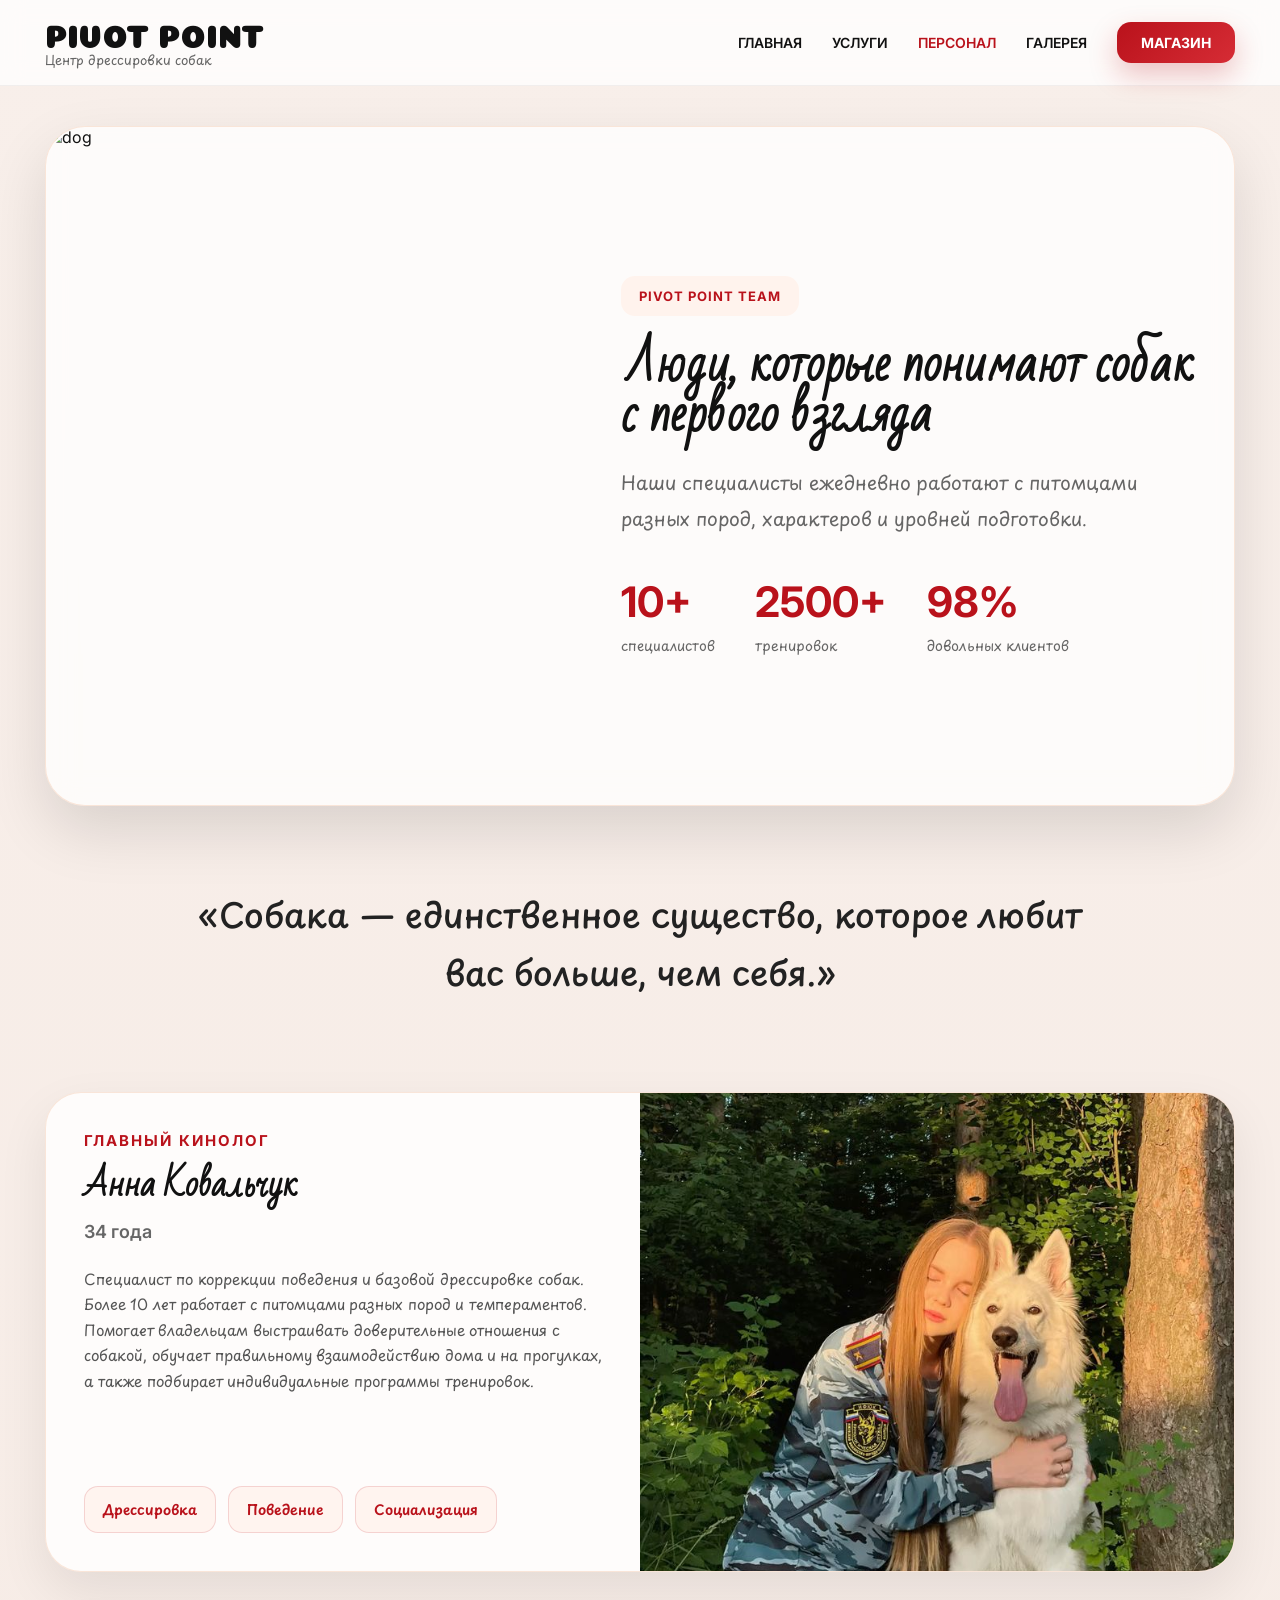
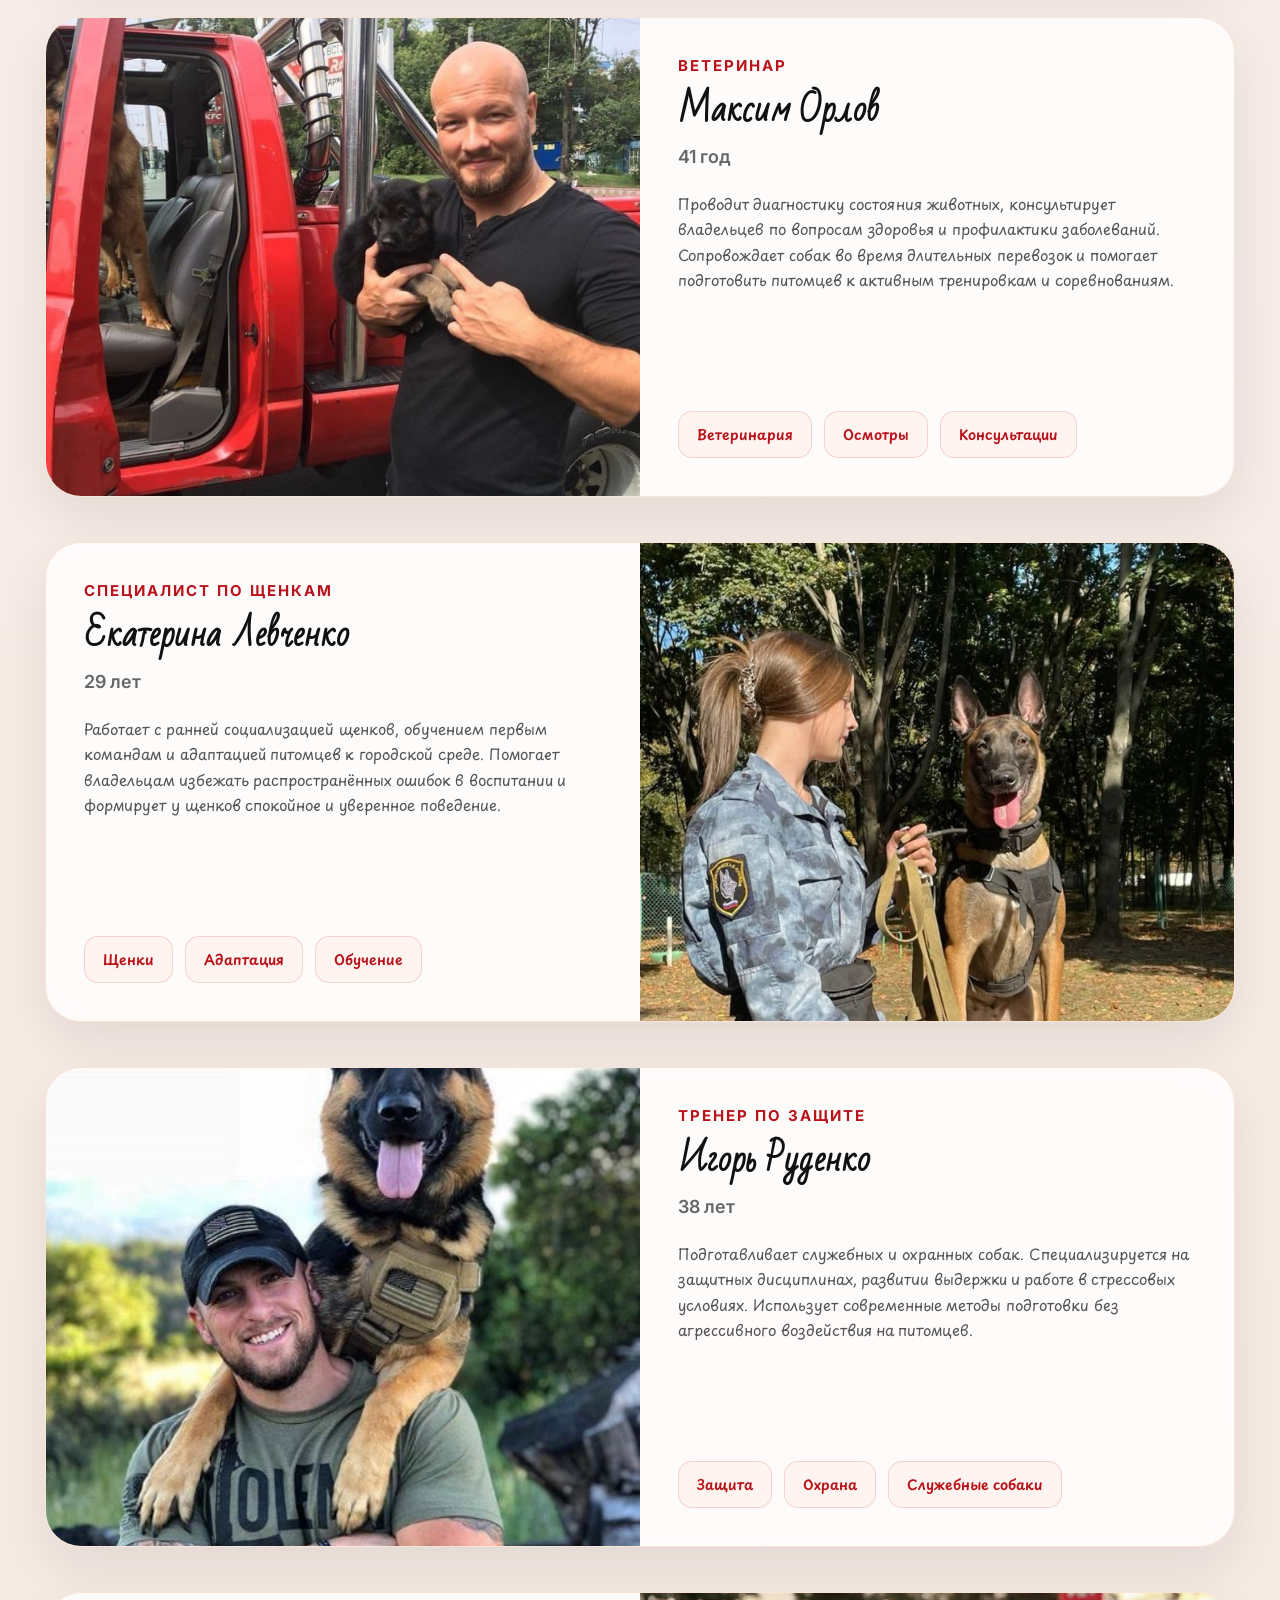
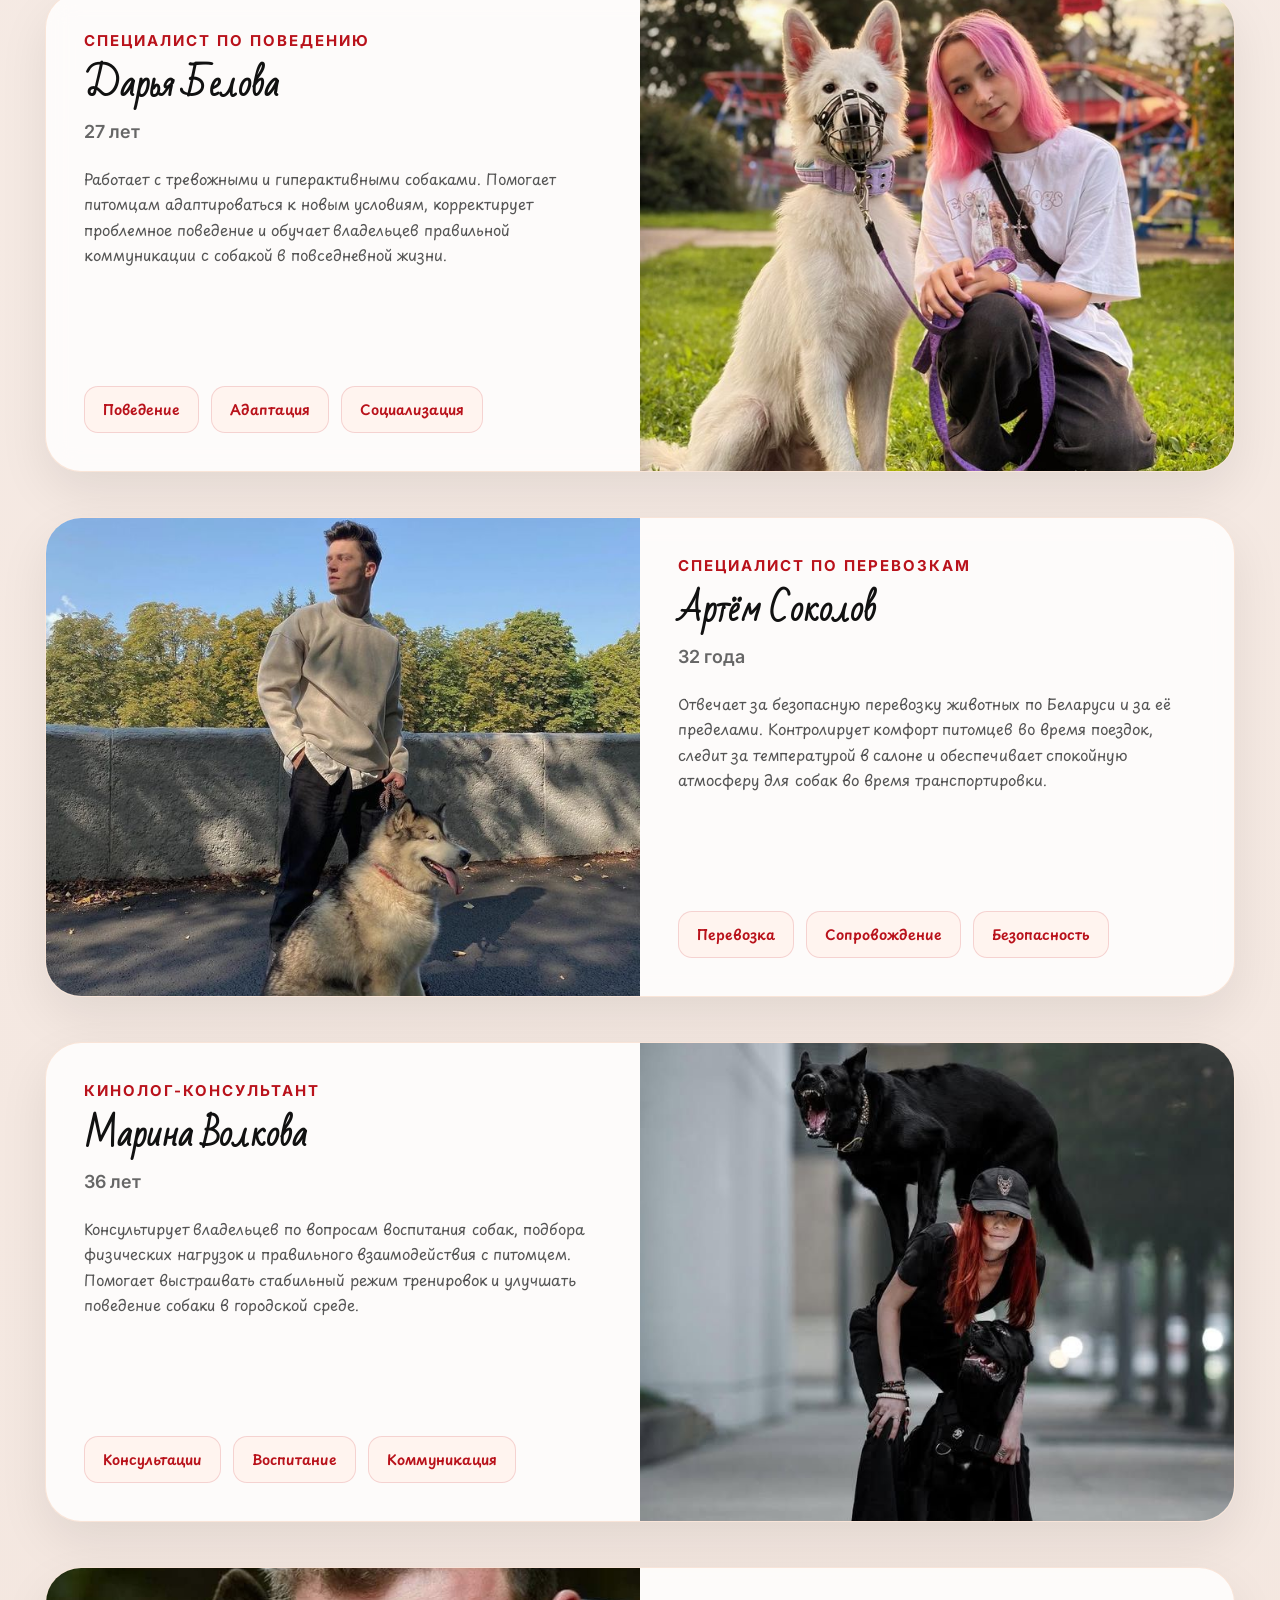
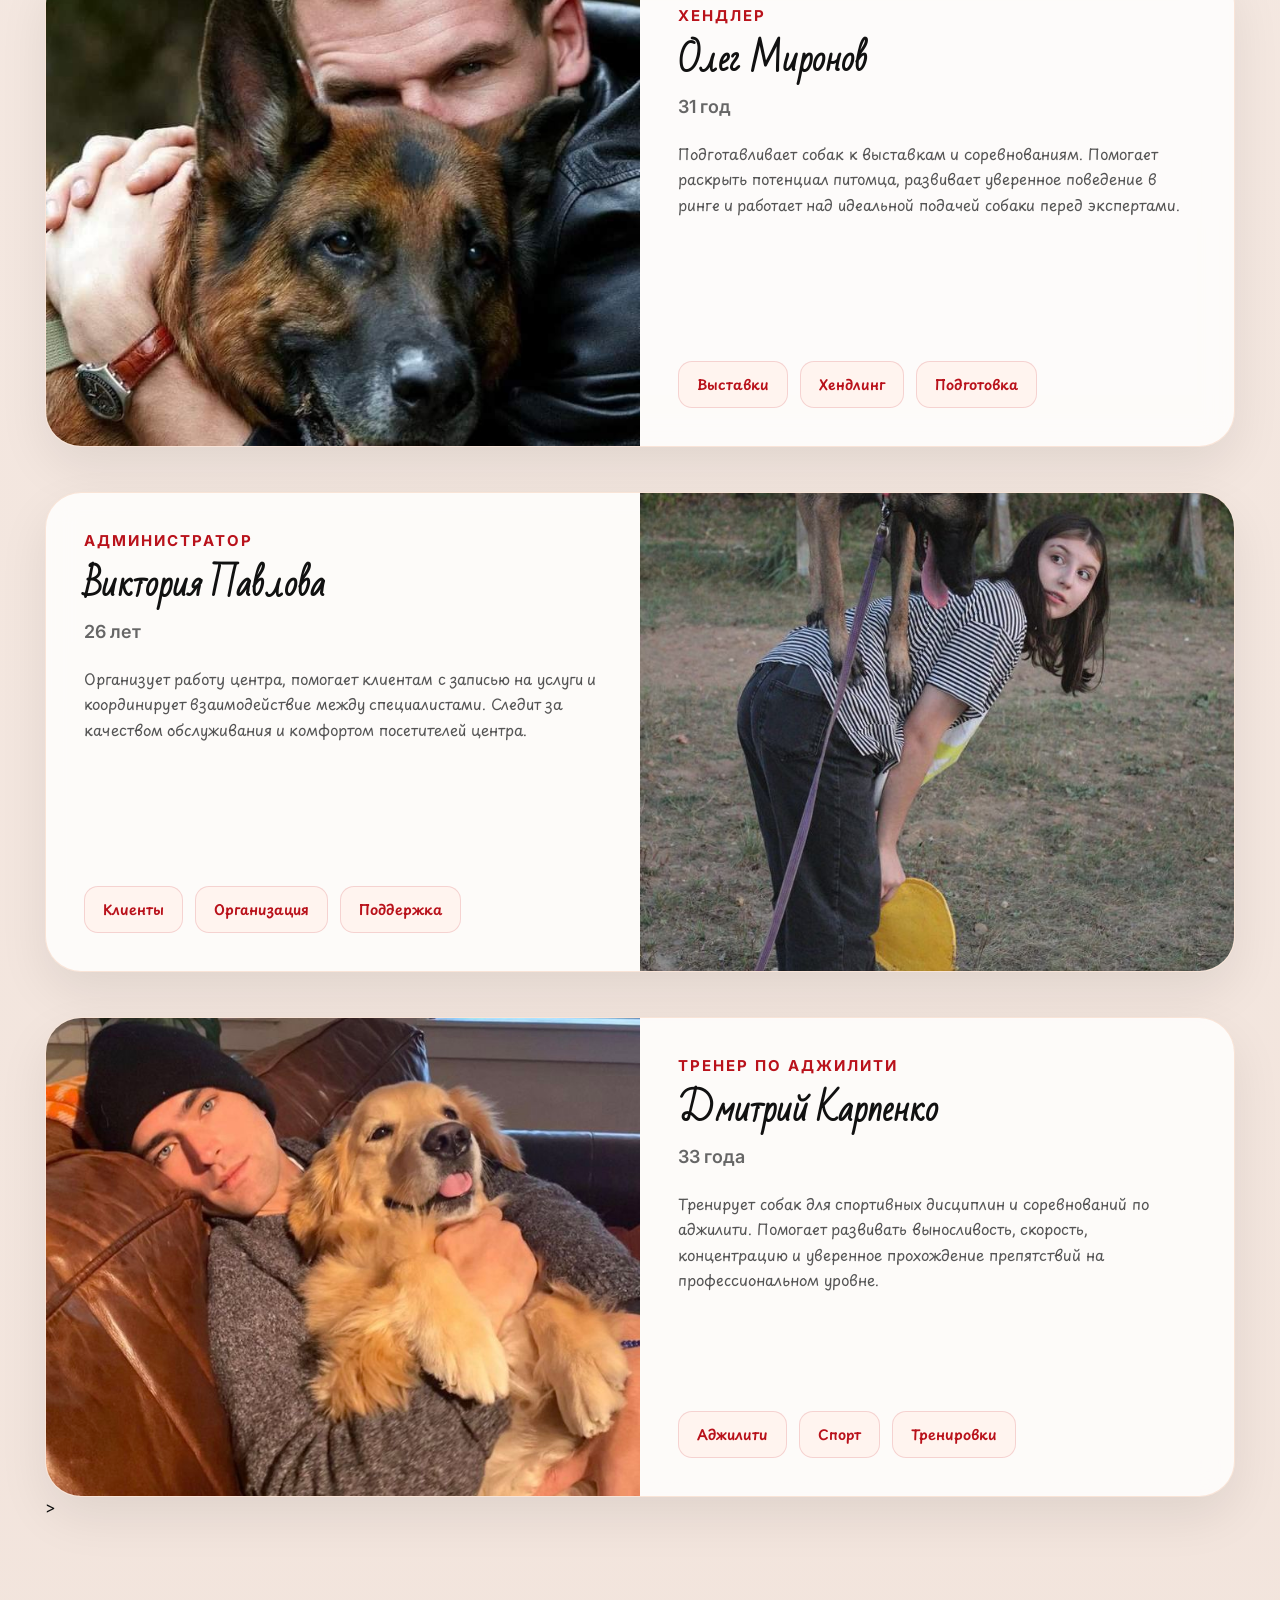
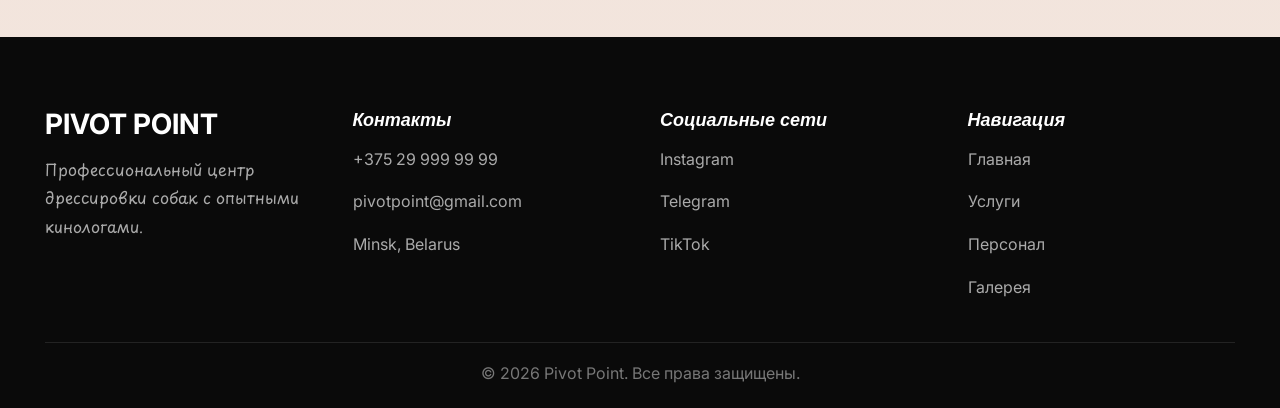
==== personal.html @ 525bd777 "Initial commit: Pivot Point website" ====
<!DOCTYPE html>
<html lang="ru">
<head>
    <meta charset="UTF-8">
    <meta name="viewport" content="width=device-width, initial-scale=1.0">
    <title>Pivot Point</title>
    <link href="https://fonts.googleapis.com/css2?family=Inter:wght@300;400;500;600;700;800;900&display=swap" rel="stylesheet">
    <link rel="stylesheet" href="css/personal.css">
    <link rel="stylesheet" href="css/fonts.css">
</head>
<body>

<header>
    <div class="logo-text">
        <h1>PIVOT POINT</h1>
        <span>Центр дрессировки собак</span>
    </div>
    <div class="burger" id="burger">
        <span></span>
        <span></span>
        <span></span>
    </div>
    <nav>
        <a href="proba.html">ГЛАВНАЯ</a>
        <a href="services.html">УСЛУГИ</a>
        <a href="personal.html" class="active">ПЕРСОНАЛ</a>
        <a href="gallery.html">ГАЛЕРЕЯ</a>
        <a href="shop.html" class="btn">МАГАЗИН</a>
    </nav>
</header>

<section class="hero">
    <div class="creative-hero">
        <div class="hero-left">
            <img src="img/13.jpg" alt="dog">
        </div>
        <div class="hero-right">
            <div class="mini-badge">PIVOT POINT TEAM</div>
            <h2>Люди, которые понимают собак с первого взгляда</h2>
            <p>Наши специалисты ежедневно работают с питомцами разных пород, характеров и уровней подготовки.</p>
            <div class="hero-stats">
                <div><strong>10+</strong><span>специалистов</span></div>
                <div><strong>2500+</strong><span>тренировок</span></div>
                <div><strong>98%</strong><span>довольных клиентов</span></div>
            </div>
        </div>
    </div>
</section>

<div class="quote-block">
    <p>«Собака — единственное существо, которое любит вас больше, чем себя.»</p>
</div>

<section class="staff-section">
    <div class="staff-grid" id="staffGrid"></div> >
</section>

<footer>
    <div class="footer-content">
        <div class="footer-column">
            <h3>PIVOT POINT</h3>
            <p>Профессиональный центр дрессировки собак с опытными кинологами.</p>
        </div>
        <div class="footer-column">
            <h4>Контакты</h4>
            <a href="#">+375 29 999 99 99</a>
            <a href="#">pivotpoint@gmail.com</a>
            <a href="#">Minsk, Belarus</a>
        </div>
        <div class="footer-column">
            <h4>Социальные сети</h4>
            <a href="#">Instagram</a>
            <a href="#">Telegram</a>
            <a href="#">TikTok</a>
        </div>
        <div class="footer-column">
            <h4>Навигация</h4>
            <a href="proba.html">Главная</a>
            <a href="services.html">Услуги</a>
            <a href="personal.html">Персонал</a>
            <a href="gallery.html">Галерея</a>
        </div>
    </div>
    <div class="footer-bottom">© 2026 Pivot Point. Все права защищены.</div>
</footer>
<script src="/js/personal.js"></script>
</body>
</html>
---- css/personal.css ----
* {
  box-sizing: border-box;
  margin: 0;
  padding: 0;
}

body {
  background: linear-gradient(180deg, #f8efea 0%, #f2e4dc 100%);
  color: #111111;
  font-family: "Inter", sans-serif;
  overflow-x: hidden;
}

header {
  align-items: center;
  backdrop-filter: blur(12px);
  background: rgba(255, 255, 255, 0.75);
  border-bottom: 1px solid rgba(0, 0, 0, 0.05);
  display: flex;
  justify-content: space-between;
  padding: 16px 45px;
  position: sticky;
  top: 0;
  z-index: 1000;
}

.logo-text {
  display: flex;
  flex-direction: column;
}
.logo-text h1 {
  font-size: 30px;
  font-weight: 900;
  letter-spacing: 1px;
}
.logo-text span {
  color: #666;
  font-size: 13px;
}

nav {
  align-items: center;
  display: flex;
  gap: 30px;
}
nav a {
  color: #111;
  font-size: 14px;
  font-weight: 600;
  text-decoration: none;
  transition: 0.3s;
}
nav a:hover {
  color: #b9121b;
}
nav .active {
  color: #b9121b;
}

.btn {
  background: linear-gradient(135deg, #b9121b, #d62c35);
  border-radius: 14px;
  box-shadow: 0 12px 28px rgba(185, 18, 27, 0.25);
  color: white;
  font-weight: 700;
  padding: 12px 24px;
  text-decoration: none;
  transition: 0.3s;
}
.btn:hover {
  color: white;
  transform: translateY(-3px);
}

.burger {
  align-items: center;
  background: white;
  border-radius: 16px;
  box-shadow: 0 10px 24px rgba(0, 0, 0, 0.08);
  cursor: pointer;
  display: none;
  flex-direction: column;
  gap: 5px;
  height: 52px;
  justify-content: center;
  width: 52px;
}
.burger span {
  background: #111;
  border-radius: 10px;
  height: 2px;
  width: 22px;
}

footer {
  background: #0a0a0a;
  color: white;
  padding: 70px 45px 25px;
}

.footer-content {
  display: grid;
  gap: 40px;
  grid-template-columns: repeat(4, 1fr);
  margin: auto;
  max-width: 1400px;
  padding-bottom: 40px;
}

.footer-column {
  display: flex;
  flex-direction: column;
  gap: 14px;
}
.footer-column h3 {
  font-size: 28px;
}
.footer-column h4 {
  font-size: 18px;
}
.footer-column p,
.footer-column a {
  color: #aaa;
  line-height: 1.8;
  text-decoration: none;
}
.footer-column a:hover {
  color: white;
}

.footer-bottom {
  border-top: 1px solid rgba(255, 255, 255, 0.1);
  color: #777;
  padding-top: 20px;
  text-align: center;
}

.hero {
  max-width: 1450px;
  margin: 40px auto;
  padding: 0 45px;
}

.creative-hero {
  background: rgba(255, 255, 255, 0.75);
  border-radius: 40px;
  overflow: hidden;
  display: grid;
  grid-template-columns: 0.9fr 1.1fr;
  height: 680px;
  border: 1px solid rgba(240, 186, 152, 0.35);
  backdrop-filter: blur(14px);
  box-shadow: 0 25px 60px rgba(0, 0, 0, 0.12);
}

.hero-right {
  padding: 40px;
  display: flex;
  flex-direction: column;
  justify-content: center;
  opacity: 0;
  animation: fadeSlideUp 0.8s ease forwards;
}

@keyframes fadeSlideUp {
  from {
    opacity: 0;
    transform: translateY(40px);
  }
  to {
    opacity: 1;
    transform: translateY(0);
  }
}
.mini-badge {
  width: -moz-max-content;
  width: max-content;
  padding: 12px 18px;
  border-radius: 14px;
  background: #fff3ed;
  color: #b9121b;
  font-size: 13px;
  font-weight: 700;
  letter-spacing: 1px;
  margin-bottom: 24px;
}

.hero-right h2 {
  font-size: 48px;
  line-height: 1.05;
  margin-bottom: 24px;
}

.hero-right p {
  color: #666;
  font-size: 19px;
  line-height: 1.9;
  max-width: 620px;
}

.hero-stats {
  display: flex;
  gap: 40px;
  margin-top: 40px;
  opacity: 0;
  animation: fadeSlideUp 0.8s 0.2s ease forwards;
}
.hero-stats div {
  display: flex;
  flex-direction: column;
  gap: 8px;
}
.hero-stats strong {
  font-size: 42px;
  color: #b9121b;
}
.hero-stats span {
  color: #666;
  font-size: 14px;
}

.hero-left {
  position: relative;
}
.hero-left img {
  width: 100%;
  height: 100%;
  -o-object-fit: cover;
     object-fit: cover;
}

.quote-block {
  max-width: 900px;
  margin: 80px auto;
  text-align: center;
  opacity: 0;
  transform: translateY(30px);
  transition: opacity 0.6s ease, transform 0.6s ease;
}
.quote-block.visible {
  opacity: 1;
  transform: translateY(0);
}
.quote-block p {
  font-size: 34px;
  line-height: 1.7;
  color: #222;
  font-weight: 500;
}

.staff-section {
  max-width: 1450px;
  margin: auto;
  padding: 10px 45px 120px;
}

.staff-grid {
  display: flex;
  flex-direction: column;
  gap: 45px;
}

.staff-card {
  background: rgba(255, 255, 255, 0.82);
  border-radius: 36px;
  overflow: hidden;
  display: grid;
  grid-template-columns: 1fr 1fr;
  height: 480px;
  border: 1px solid rgba(240, 186, 152, 0.35);
  backdrop-filter: blur(14px);
  box-shadow: 0 20px 50px rgba(0, 0, 0, 0.08);
  transition: all 0.35s cubic-bezier(0.2, 0.9, 0.4, 1.1);
  opacity: 0;
  transform: translateY(30px);
}
.staff-card.visible {
  opacity: 1;
  transform: translateY(0);
}
.staff-card:hover {
  transform: translateY(-8px);
  box-shadow: 0 30px 70px rgba(0, 0, 0, 0.14);
}
.staff-card.reverse .staff-photo {
  order: 2;
}
.staff-card.reverse .staff-content {
  order: 1;
}

.staff-photo {
  position: relative;
  overflow: hidden;
  height: 100%;
}
.staff-photo img {
  width: 100%;
  height: 100%;
  -o-object-fit: cover;
     object-fit: cover;
  transition: 0.5s;
}

.staff-card:hover img {
  transform: scale(1.05);
}

.staff-content {
  padding: 38px;
  height: 100%;
  display: flex;
  flex-direction: column;
  justify-content: center;
}

.staff-role {
  color: #b9121b;
  font-size: 15px;
  font-weight: 700;
  letter-spacing: 2px;
  margin-bottom: 16px;
}

.staff-content h2 {
  font-size: 34px;
  margin-bottom: 18px;
  line-height: 1.1;
}

.staff-age {
  font-size: 18px;
  color: #666;
  margin-bottom: 24px;
  font-weight: 600;
}

.staff-content p {
  color: #555;
  line-height: 1.7;
  font-size: 15px;
  overflow: hidden;
  margin-bottom: 28px;
  display: -webkit-box;
  -webkit-box-orient: vertical;
}

.staff-tags {
  display: flex;
  margin-top: auto;
  flex-wrap: wrap;
  gap: 12px;
}
.staff-tags span {
  background: #fff4ef;
  border: 1px solid rgba(185, 18, 27, 0.15);
  padding: 12px 18px;
  border-radius: 14px;
  font-size: 14px;
  font-weight: 600;
  color: #b9121b;
}

@media (max-width: 1100px) {
  .staff-card,
  .staff-card.reverse {
    grid-template-columns: 1fr;
    height: auto;
  }
  .staff-card.reverse .staff-photo, .staff-card.reverse .staff-content {
    order: unset;
  }
  .staff-photo {
    height: 380px;
  }
  .staff-content {
    padding: 35px 28px;
  }
  .staff-content h2 {
    font-size: 32px;
  }
  .staff-content p {
    font-size: 15px;
  }
}
@media (max-width: 1000px) {
  .creative-hero {
    grid-template-columns: 1fr;
    height: auto;
  }
  .hero-left {
    height: 420px;
  }
  .hero-right {
    padding: 40px 30px;
  }
  .hero-right h2 {
    font-size: 40px;
  }
  .hero-right p {
    font-size: 17px;
  }
  .hero-stats {
    flex-wrap: wrap;
    gap: 24px;
  }
  .footer-content {
    grid-template-columns: repeat(2, 1fr);
    gap: 30px;
  }
}
@media (max-width: 768px) {
  header {
    padding: 16px 20px;
  }
  .logo-text h1 {
    font-size: 22px;
  }
  .logo-text span {
    font-size: 11px;
  }
  .burger {
    display: flex;
  }
  nav {
    align-items: flex-start;
    background: white;
    box-shadow: 0 15px 35px rgba(0, 0, 0, 0.08);
    display: none;
    flex-direction: column;
    gap: 20px;
    left: 0;
    padding: 25px;
    position: absolute;
    top: 90px;
    width: 100%;
  }
  nav.active {
    display: flex;
  }
  nav a {
    font-size: 14px;
  }
  .btn {
    text-align: center;
    width: 100%;
  }
  .hero {
    padding: 0 20px;
    margin: 25px auto;
  }
  .hero-left {
    height: 300px;
  }
  .hero-right {
    padding: 28px 22px;
  }
  .hero-right h2 {
    font-size: 32px;
    line-height: 1.15;
  }
  .hero-right p {
    font-size: 15px;
    line-height: 1.7;
  }
  .mini-badge {
    font-size: 11px;
    padding: 10px 14px;
  }
  .hero-stats {
    gap: 18px;
    margin-top: 28px;
  }
  .hero-stats strong {
    font-size: 30px;
  }
  .hero-stats span {
    font-size: 12px;
  }
  .quote-block {
    margin: 55px auto;
    padding: 0 20px;
  }
  .quote-block p {
    font-size: 24px;
    line-height: 1.5;
  }
  .staff-section {
    padding: 10px 20px 80px;
  }
  .staff-grid {
    gap: 28px;
  }
  .staff-card {
    border-radius: 26px;
    height: auto;
  }
  .staff-photo {
    height: 260px;
  }
  .staff-content {
    padding: 24px 20px;
  }
  .staff-content h2 {
    font-size: 24px;
    margin-bottom: 14px;
  }
  .staff-role {
    font-size: 12px;
    letter-spacing: 1px;
  }
  .staff-age {
    font-size: 15px;
    margin-bottom: 18px;
  }
  .staff-content p {
    font-size: 14px;
    line-height: 1.7;
    margin-bottom: 22px;
  }
  .staff-tags {
    gap: 10px;
  }
  .staff-tags span {
    padding: 10px 14px;
    font-size: 12px;
  }
  footer {
    padding: 45px 14px 20px;
  }
  .footer-content {
    gap: 24px;
    grid-template-columns: 1fr 1fr;
    padding-bottom: 24px;
  }
  .footer-column h3 {
    font-size: 20px;
  }
  .footer-column h4 {
    font-size: 15px;
  }
  .footer-column p, .footer-column a {
    font-size: 13px;
    line-height: 1.6;
  }
  .footer-bottom {
    font-size: 12px;
  }
}
@media (max-width: 480px) {
  .hero-right h2 {
    font-size: 28px;
  }
  .hero-left {
    height: 200px;
  }
  .staff-photo {
    height: 220px;
  }
}/*# sourceMappingURL=personal.css.map */
---- css/fonts.css ----
@import url("https://fonts.googleapis.com/css2?family=Coiny&display=swap");
@import url("https://fonts.googleapis.com/css2?family=Bad+Script&display=swap");
@import url("https://fonts.googleapis.com/css2?family=Playpen+Sans:wght@100..800&display=swap");
h1 {
  font-family: "coiny", sans-serif;
}

h2 {
  font-family: "bad script", sans-serif;
}

p {
  font-family: "playpen sans", sans-serif;
}

span {
  font-family: "playpen sans", sans-serif;
  font-weight: 400px;
}

h4 {
  font-family: "coiny", sans-serif;
  font-style: italic;
}/*# sourceMappingURL=fonts.css.map */
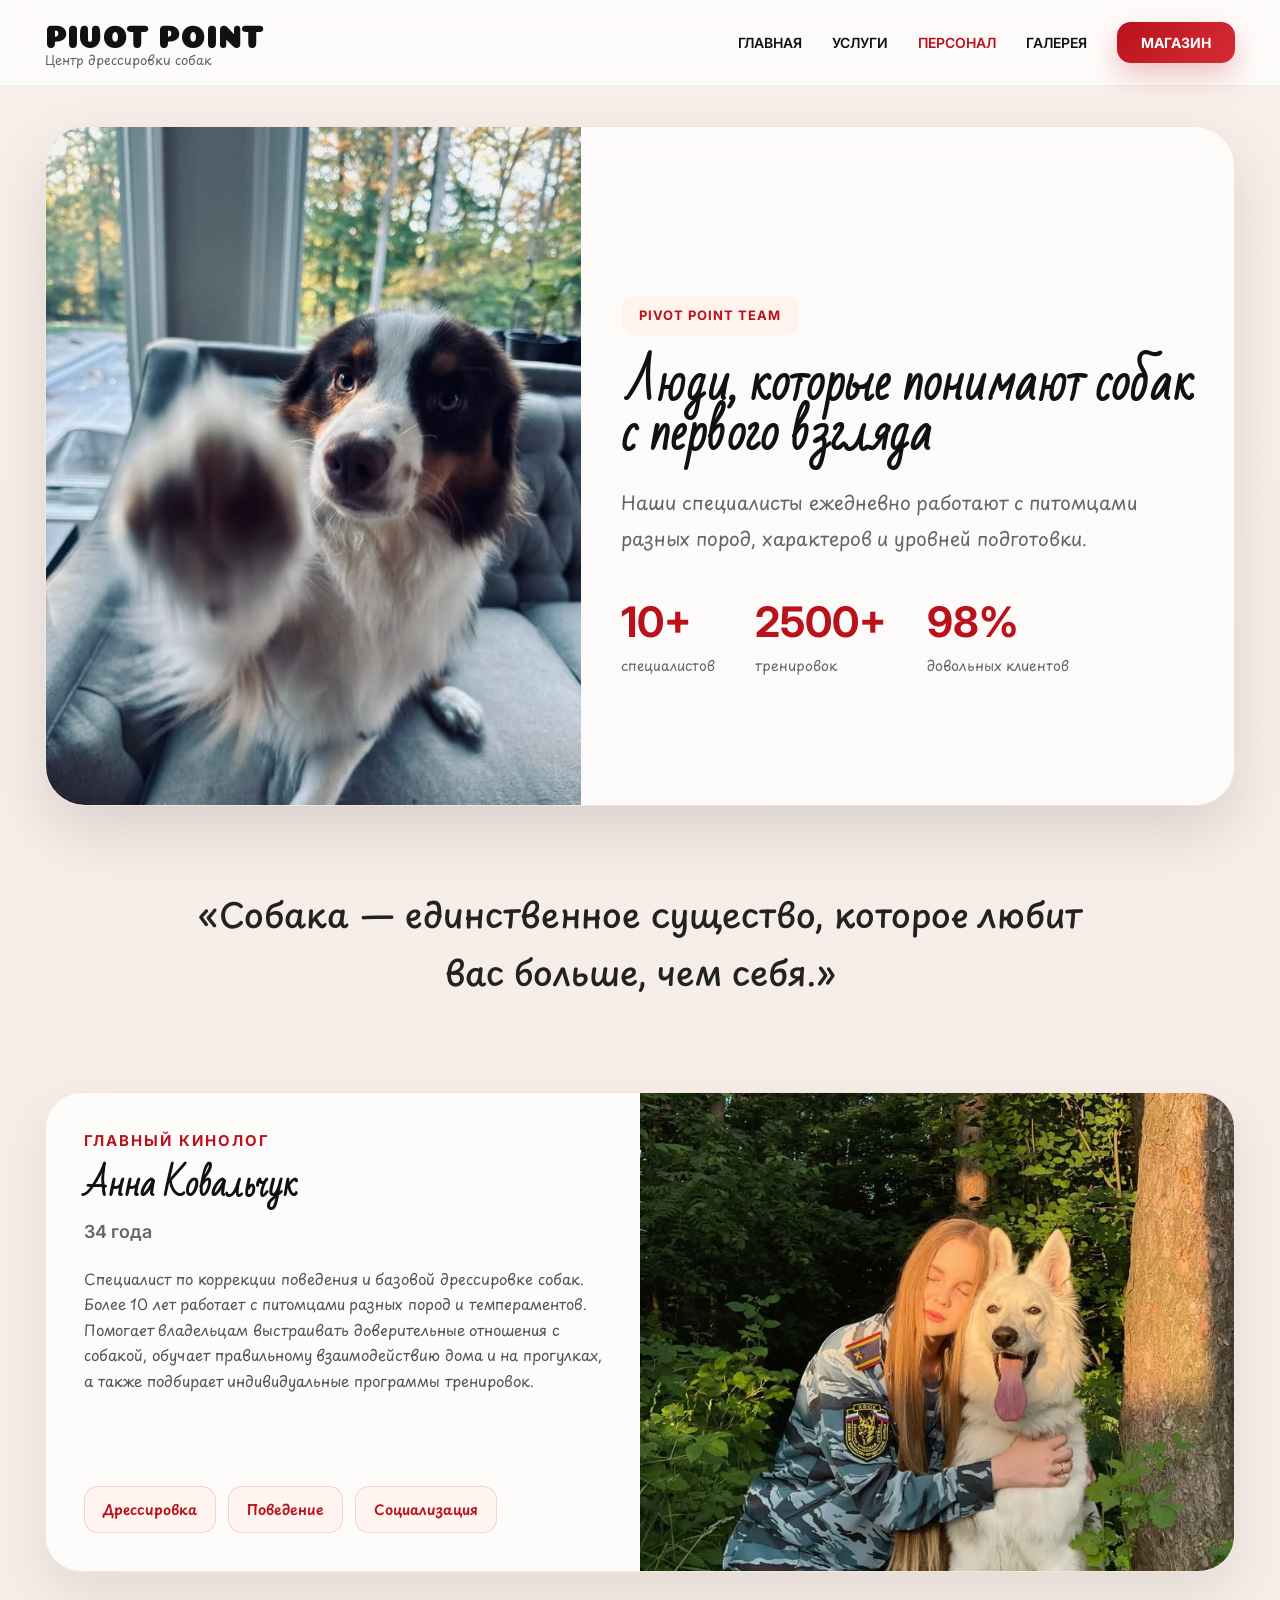
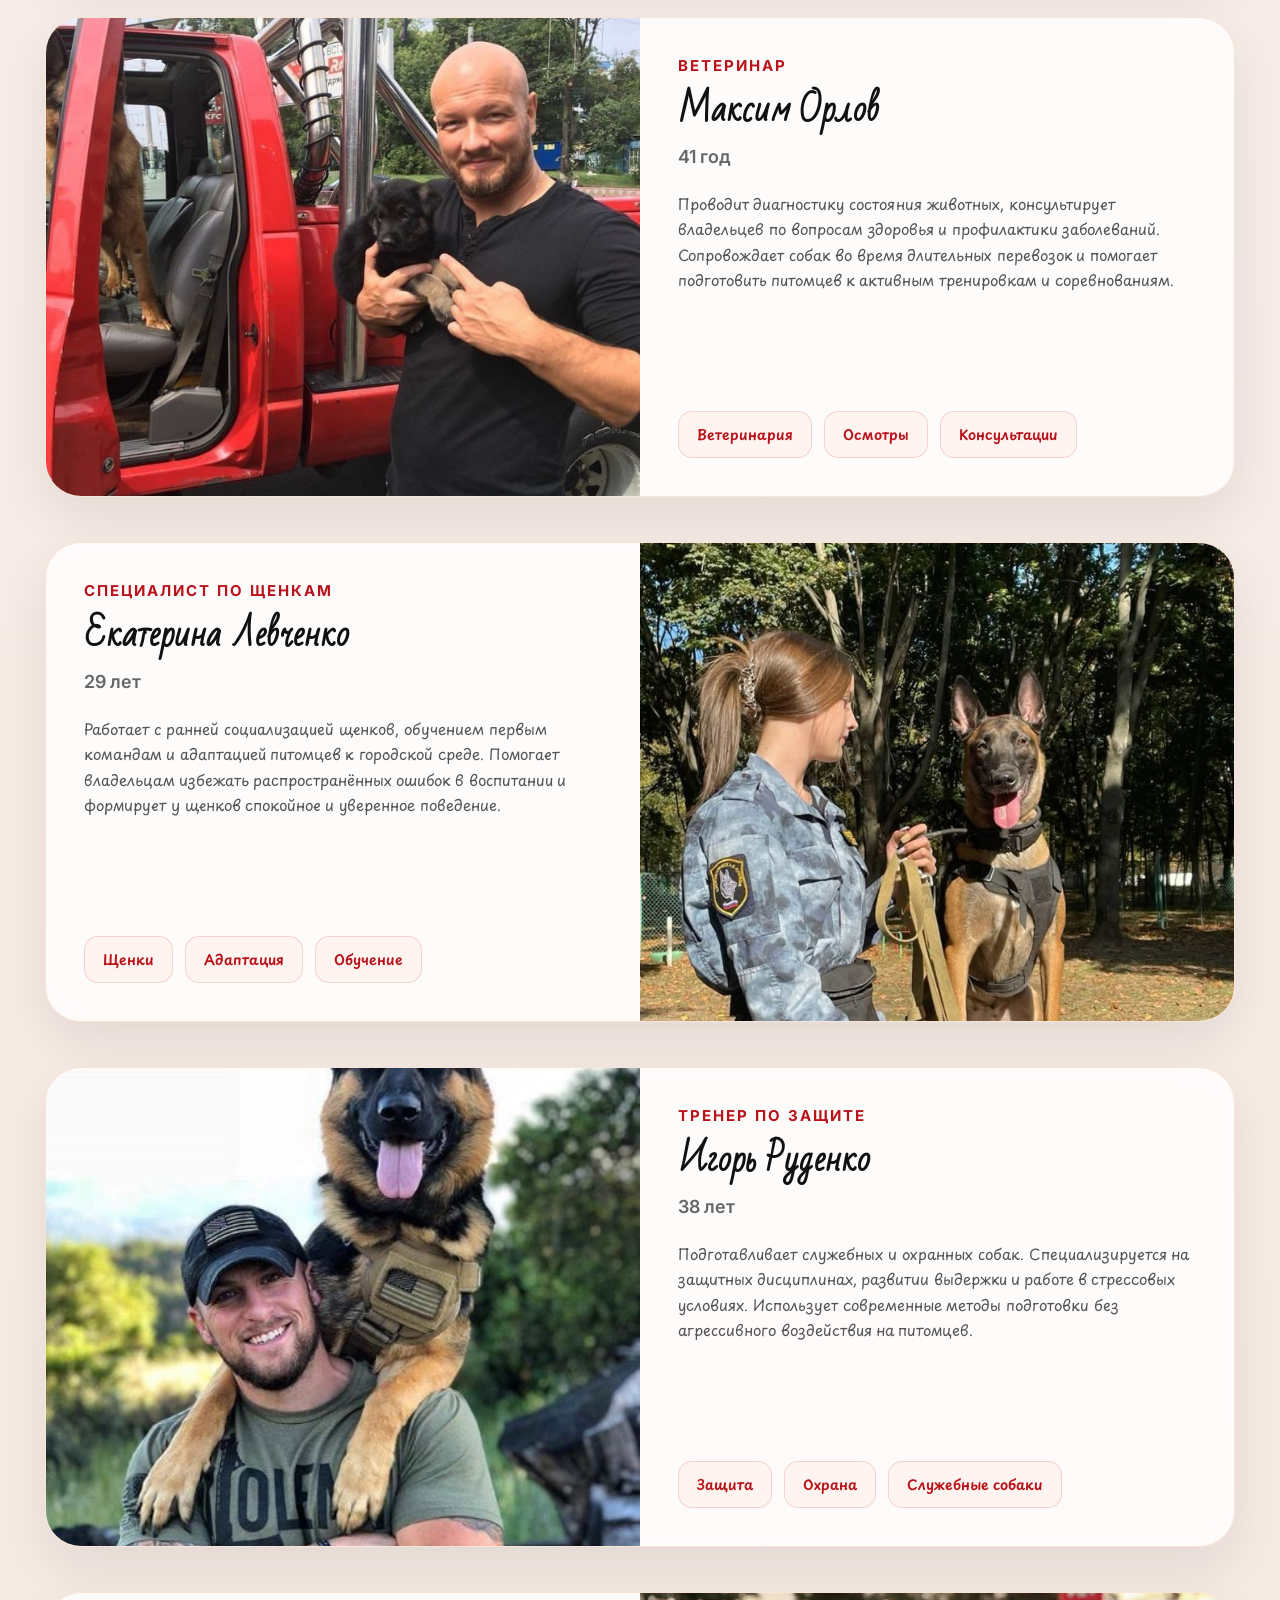
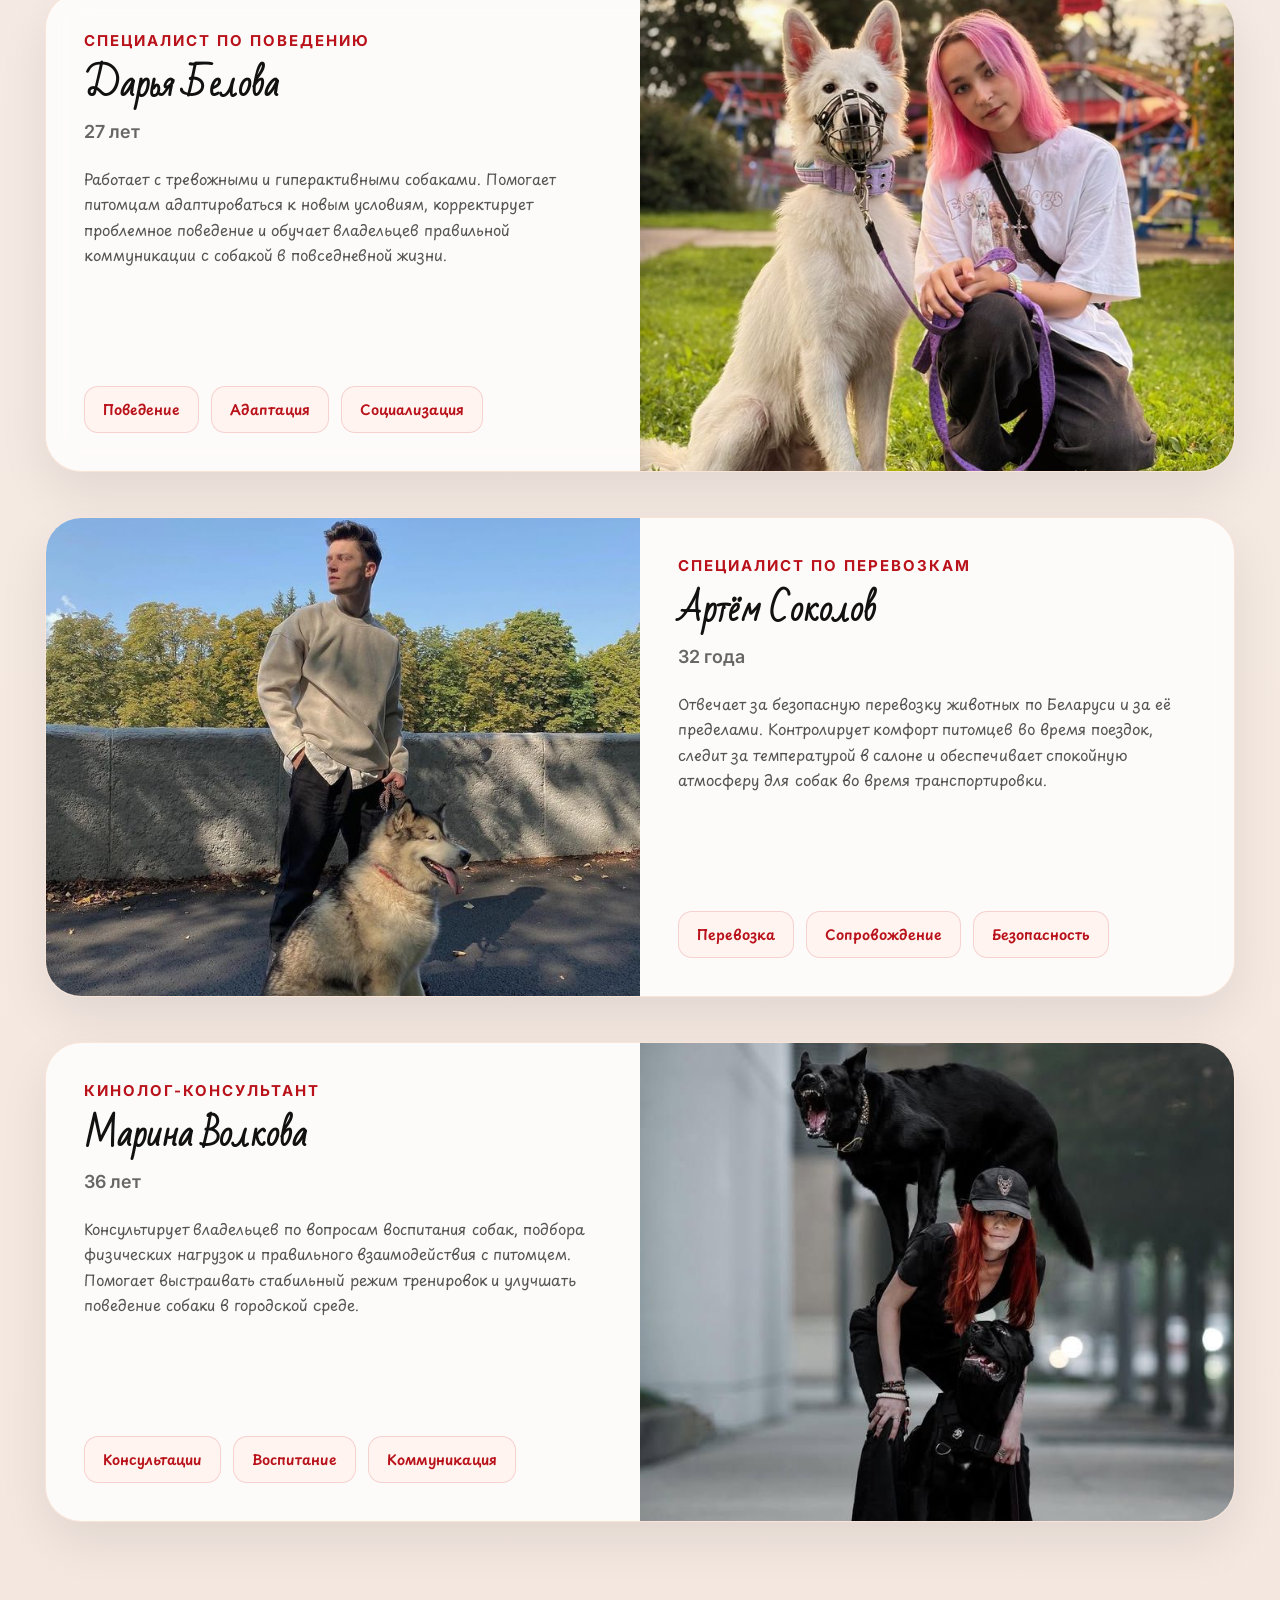
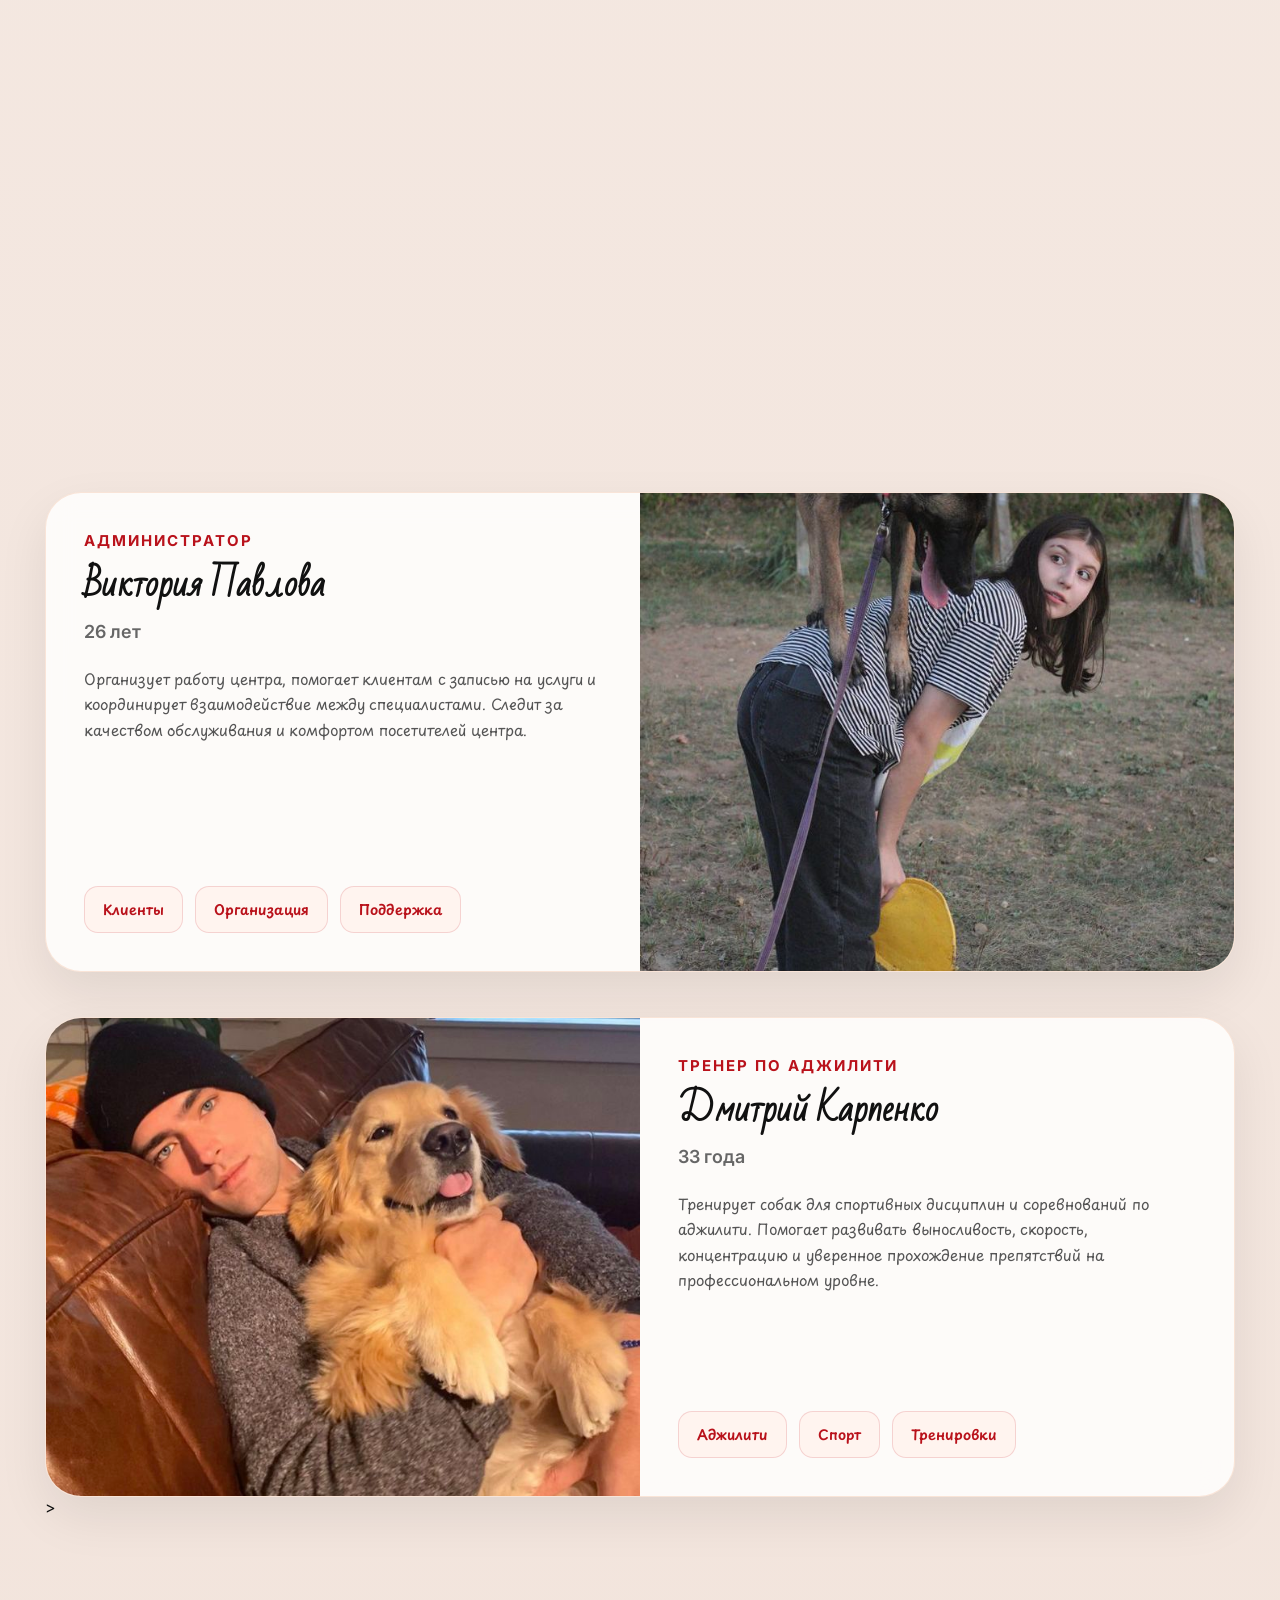
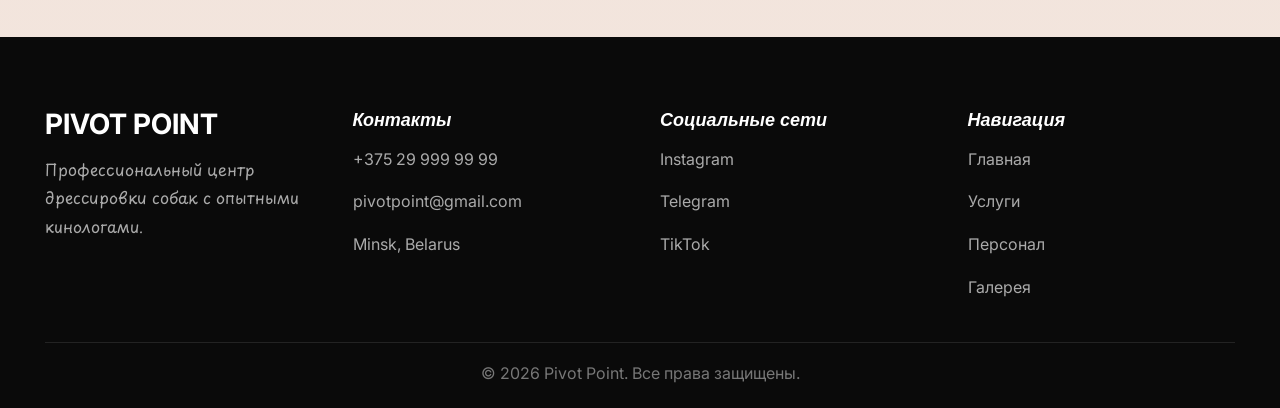
==== commit 6eab0e5f: "Update personal.html" ====
--- a/personal.html
+++ b/personal.html
@@ -32,7 +32,7 @@
 <section class="hero">
     <div class="creative-hero">
         <div class="hero-left">
-            <img src="img/13.jpg" alt="dog">
+            <img src="IMG/13.jpg" alt="dog">
         </div>
         <div class="hero-right">
             <div class="mini-badge">PIVOT POINT TEAM</div>
@@ -85,4 +85,4 @@
 </footer>
 <script src="/js/personal.js"></script>
 </body>
-</html>+</html>
